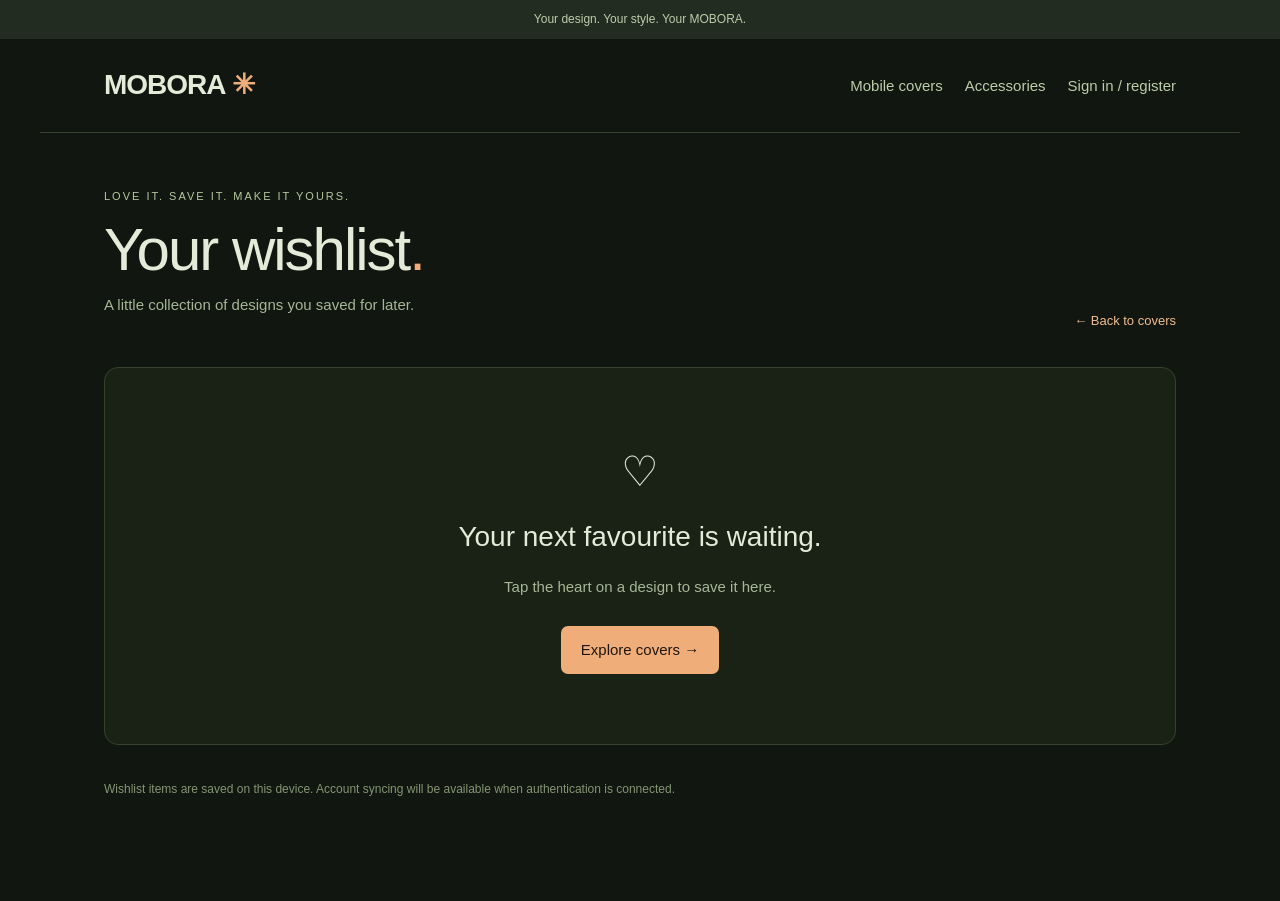
==== wishlist.html @ 8e245c3b "Serve a dedicated wishlist page on Vercel" ====
<!doctype html>
<html lang="en-IN">
<head>
  <meta charset="utf-8">
  <meta name="viewport" content="width=device-width,initial-scale=1">
  <meta name="robots" content="noindex,nofollow">
  <title>Your Wishlist | MOBORA</title>
  <style>
    :root{color-scheme:dark;--bg:#111610;--panel:#1a2216;--line:#35412a;--text:#e4ecd9;--muted:#a6b697;--accent:#efad79;--green:#c7d8ad}
    *{box-sizing:border-box}body{margin:0;background:var(--bg);color:var(--text);font:15px/1.6 Arial,sans-serif}
    a{color:inherit;text-decoration:none}.announcement{text-align:center;padding:10px;background:#222c20;color:#bdccaa;font-size:12px}
    header{max-width:1200px;margin:auto;padding:24px 5%;display:flex;align-items:center;justify-content:space-between;border-bottom:1px solid var(--line)}
    .logo{font-size:28px;font-weight:800;letter-spacing:-1px}.logo span{color:var(--accent);margin-left:6px}.nav{display:flex;gap:22px;color:#bdccaa}.nav a:hover{text-decoration:underline}
    main{max-width:1200px;margin:auto;padding:55px 5% 90px}.eyebrow{letter-spacing:2px;font-size:11px;color:#b7c69e}.lead{color:var(--muted);max-width:600px;margin-top:5px}.title-row{display:flex;align-items:end;justify-content:space-between;gap:20px}.title-row h1{font-size:clamp(36px,5vw,60px);font-weight:400;line-height:1.05;letter-spacing:-2px;margin:12px 0}
    .back{color:#efbd91;font-size:13px}.grid{display:grid;grid-template-columns:repeat(4,minmax(0,1fr));gap:20px;margin-top:35px}.card{background:var(--panel);border:1px solid var(--line);border-radius:14px;overflow:hidden}.art{height:330px;background:#f4ebbe;display:grid;place-items:center;padding:18px;position:relative}.art img{width:100%;height:100%;object-fit:contain;border-radius:9px}.remove{position:absolute;right:12px;top:12px;width:36px;height:36px;border-radius:50%;border:1px solid #d6dcc9;background:#fff;color:#543c28;cursor:pointer;font-size:20px}.body{padding:17px}.type{font-size:11px;color:#bdcba9;letter-spacing:1.2px}.name{font-size:17px;margin:8px 0 2px}.meta{font-size:12px;color:var(--muted)}.price{font-size:20px;color:#f1c28f;margin-top:14px}.empty{border:1px solid var(--line);border-radius:14px;background:var(--panel);padding:70px 25px;text-align:center;margin-top:35px}.empty h2{font-weight:400;font-size:28px;margin:10px}.empty p{color:var(--muted)}.button{display:inline-block;background:var(--accent);color:#21170f;border-radius:7px;padding:12px 20px;margin-top:12px}.note{color:#849573;font-size:12px;margin-top:35px}
    @media(max-width:800px){.grid{grid-template-columns:repeat(2,minmax(0,1fr))}.art{height:280px}.nav{gap:12px;font-size:13px}}@media(max-width:520px){header{padding:18px 5%}.logo{font-size:23px}.nav a:not(:last-child){display:none}.grid{grid-template-columns:1fr}.art{height:360px}.title-row{display:block}}
  </style>
</head>
<body>
  <div class="announcement">Your design. Your style. Your MOBORA.</div>
  <header><a class="logo" href="/">MOBORA<span>✳</span></a><nav class="nav"><a href="/mobile-cover">Mobile covers</a><a href="/accessories">Accessories</a><a href="/account">Sign in / register</a></nav></header>
  <main>
    <div class="title-row"><div><div class="eyebrow">LOVE IT. SAVE IT. MAKE IT YOURS.</div><h1>Your wishlist<span style="color:var(--accent)">.</span></h1><p class="lead">A little collection of designs you saved for later.</p></div><a class="back" href="/mobile-cover">← Back to covers</a></div>
    <section id="content" aria-live="polite"></section><p class="note">Wishlist items are saved on this device. Account syncing will be available when authentication is connected.</p>
  </main>
  <script>
    const fallback=[
      {id:'mobora-celestial-ink',name:'Celestial Ink',model:'iPhone 6S',image:'/covers/mobora-iphone-6s/celestial-ink.avif'},
      {id:'mobora-peach-bloom',name:'Peach Bloom',model:'iPhone 6S',image:'/covers/mobora-iphone-6s/peach-bloom.avif'},
      {id:'mobora-ocean-mosaic',name:'Ocean Mosaic',model:'iPhone 6S',image:'/covers/mobora-iphone-6s/ocean-mosaic.avif'},
      {id:'mobora-citrus-lines',name:'Citrus Lines',model:'iPhone 6S',image:'/covers/mobora-iphone-6s/citrus-lines.avif'},
      {id:'mobora-wild-meadow',name:'Wild Meadow',model:'iPhone 6S',image:'/covers/mobora-iphone-6s/wild-meadow.avif'},
      {id:'mobora-noir-geometry',name:'Noir Geometry',model:'iPhone 6S',image:'/covers/mobora-iphone-6s/noir-geometry.avif'},
      {id:'mobora-lavender-orbit',name:'Lavender Orbit',model:'iPhone 6S',image:'/covers/mobora-iphone-6s/lavender-orbit.avif'}
    ];
    let products=fallback;
    const read=()=>{try{const ids=JSON.parse(localStorage.getItem('mobora-wishlist')||'[]');return Array.isArray(ids)?ids.filter(x=>typeof x==='string'):[]}catch{return[]}};
    const save=ids=>localStorage.setItem('mobora-wishlist',JSON.stringify([...new Set(ids)]));
    function render(){const ids=read(),items=ids.map(id=>products.find(p=>p.id===id)||{id,name:'Saved design',model:'Phone model',image:''});const root=document.getElementById('content');if(!items.length){root.innerHTML='<div class="empty"><div style="font-size:42px">♡</div><h2>Your next favourite is waiting.</h2><p>Tap the heart on a design to save it here.</p><a class="button" href="/mobile-cover">Explore covers →</a></div>';return}const grid=document.createElement('div');grid.className='grid';items.forEach(item=>{const card=document.createElement('article');card.className='card';const art=document.createElement('div');art.className='art';if(item.image){const img=document.createElement('img');img.src=item.image;img.alt=item.name+' '+item.model+' back cover';art.appendChild(img)}const remove=document.createElement('button');remove.className='remove';remove.type='button';remove.title='Remove from wishlist';remove.textContent='×';remove.onclick=()=>{save(read().filter(id=>id!==item.id));render()};art.appendChild(remove);const body=document.createElement('div');body.className='body';body.innerHTML='<div class="type">SAVED DESIGN</div>';const name=document.createElement('div');name.className='name';name.textContent=item.name+' '+item.model+' Back Cover';body.appendChild(name);const meta=document.createElement('div');meta.className='meta';meta.textContent=item.model+' · Qty 1';body.appendChild(meta);const price=document.createElement('div');price.className='price';price.textContent='₹199';body.appendChild(price);card.append(art,body);grid.appendChild(card)});root.replaceChildren(grid)}
    fetch('/catalog/iphone-6s-extra.json').then(r=>r.ok?r.json():[]).then(data=>{if(Array.isArray(data)&&data.length)products=data;render()}).catch(render);render();
  </script>
</body>
</html>
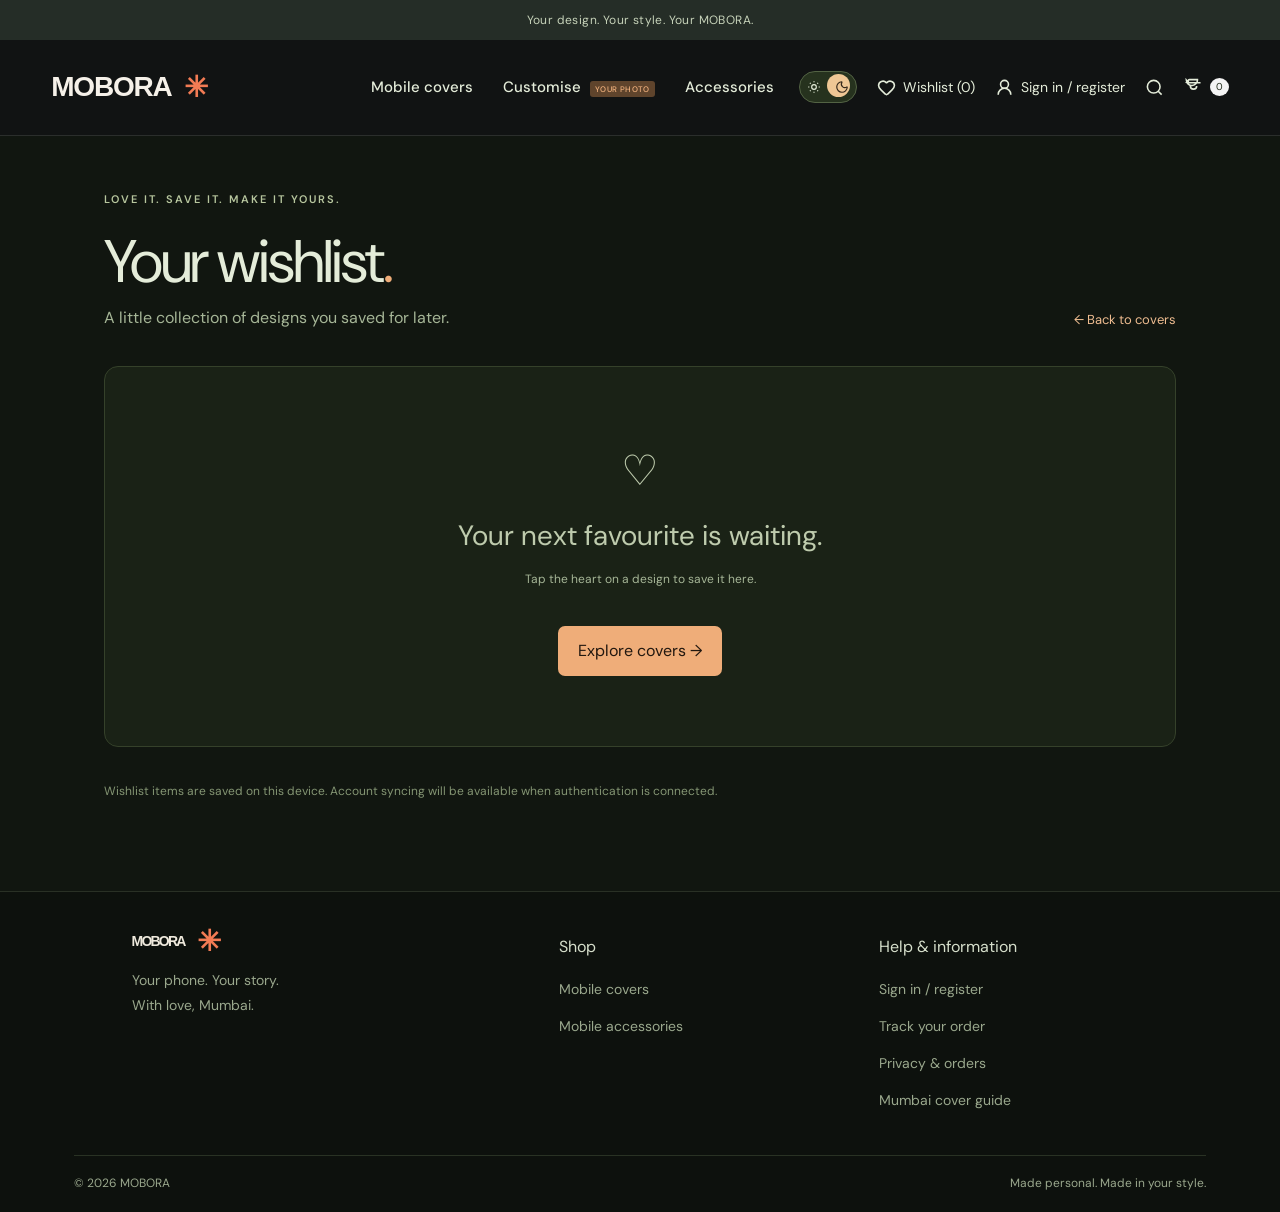
==== commit b662f4c4: "Use shared Mobora shell on accessories and wishlist" ====
--- a/wishlist.html
+++ b/wishlist.html
@@ -5,6 +5,10 @@
   <meta name="viewport" content="width=device-width,initial-scale=1">
   <meta name="robots" content="noindex,nofollow">
   <title>Your Wishlist | MOBORA</title>
+  <link rel="stylesheet" href="/_next/static/css/index.CSG6uvAd.css">
+  <link rel="preconnect" href="https://fonts.googleapis.com">
+  <link rel="preconnect" href="https://fonts.gstatic.com" crossorigin>
+  <link href="https://fonts.googleapis.com/css2?family=DM+Sans:wght@400;500;600;700&display=swap" rel="stylesheet">
   <style>
     :root{color-scheme:dark;--bg:#111610;--panel:#1a2216;--line:#35412a;--text:#e4ecd9;--muted:#a6b697;--accent:#efad79;--green:#c7d8ad}
     *{box-sizing:border-box}body{margin:0;background:var(--bg);color:var(--text);font:15px/1.6 Arial,sans-serif}
@@ -13,16 +17,28 @@
     .logo{font-size:28px;font-weight:800;letter-spacing:-1px}.logo span{color:var(--accent);margin-left:6px}.nav{display:flex;gap:22px;color:#bdccaa}.nav a:hover{text-decoration:underline}
     main{max-width:1200px;margin:auto;padding:55px 5% 90px}.eyebrow{letter-spacing:2px;font-size:11px;color:#b7c69e}.lead{color:var(--muted);max-width:600px;margin-top:5px}.title-row{display:flex;align-items:end;justify-content:space-between;gap:20px}.title-row h1{font-size:clamp(36px,5vw,60px);font-weight:400;line-height:1.05;letter-spacing:-2px;margin:12px 0}
     .back{color:#efbd91;font-size:13px}.grid{display:grid;grid-template-columns:repeat(4,minmax(0,1fr));gap:20px;margin-top:35px}.card{background:var(--panel);border:1px solid var(--line);border-radius:14px;overflow:hidden}.art{height:330px;background:#f4ebbe;display:grid;place-items:center;padding:18px;position:relative}.art img{width:100%;height:100%;object-fit:contain;border-radius:9px}.remove{position:absolute;right:12px;top:12px;width:36px;height:36px;border-radius:50%;border:1px solid #d6dcc9;background:#fff;color:#543c28;cursor:pointer;font-size:20px}.body{padding:17px}.type{font-size:11px;color:#bdcba9;letter-spacing:1.2px}.name{font-size:17px;margin:8px 0 2px}.meta{font-size:12px;color:var(--muted)}.price{font-size:20px;color:#f1c28f;margin-top:14px}.empty{border:1px solid var(--line);border-radius:14px;background:var(--panel);padding:70px 25px;text-align:center;margin-top:35px}.empty h2{font-weight:400;font-size:28px;margin:10px}.empty p{color:var(--muted)}.button{display:inline-block;background:var(--accent);color:#21170f;border-radius:7px;padding:12px 20px;margin-top:12px}.note{color:#849573;font-size:12px;margin-top:35px}
+    .clean-store{min-height:100vh;background:var(--bg);color:var(--text)}
+    .clean-header{max-width:1440px;min-height:85px;margin:auto;padding:21px 5%;gap:30px;border-bottom:1px solid #f0f0f01c;display:flex;align-items:center}
+    .clean-header .logo{font-size:28px;letter-spacing:-1.2px;margin-right:auto}.clean-header nav{display:flex;align-items:center;gap:30px;font-size:12px}.clean-header nav a,.clean-header nav button{color:var(--text);background:none;border:0;padding:0}.clean-header .header-actions{display:flex;align-items:center;gap:20px}.clean-header .header-actions>a,.clean-header .header-actions>button{border:0;background:transparent;color:var(--text);min-height:32px;padding:0;display:inline-flex;align-items:center;gap:7px}.clean-header .header-actions svg{width:19px;height:19px;display:block}.clean-header .theme-toggle{width:58px;height:30px;padding:0 7px!important;border:1px solid #536344!important;background:#26321e!important;border-radius:999px!important;justify-content:space-between;position:relative}.clean-header .theme-toggle-thumb{width:23px;height:23px;border-radius:50%;background:#efc795;display:block;position:absolute;right:3px;top:2px}.clean-header .theme-toggle svg{position:relative;z-index:1;width:14px;height:14px}.clean-header .bag-button span{background:#f4f4f4;color:#26301f;border-radius:50%;font-size:10px;min-width:18px;height:18px;display:inline-flex;align-items:center;justify-content:center}.clean-header .nav-label{background:#5f442c;color:#f2b27e;border-radius:3px;font-size:8px;padding:3px 5px;letter-spacing:.4px}.clean-footer{max-width:1440px;margin:auto}.clean-footer .logo{font-size:24px}.clean-footer-inner{padding-left:5%;padding-right:5%}
+    @media(max-width:900px){.clean-header .header-actions{gap:13px}.clean-header .header-actions>a span{display:none}}
+    @media(max-width:700px){.clean-header{padding:18px 5%;min-height:110px;flex-wrap:wrap}.clean-header .logo{width:auto;margin-right:auto}.clean-header nav{order:3;width:100%;justify-content:flex-start;gap:22px}.clean-header .header-actions{position:static}}
     @media(max-width:800px){.grid{grid-template-columns:repeat(2,minmax(0,1fr))}.art{height:280px}.nav{gap:12px;font-size:13px}}@media(max-width:520px){header{padding:18px 5%}.logo{font-size:23px}.nav a:not(:last-child){display:none}.grid{grid-template-columns:1fr}.art{height:360px}.title-row{display:block}}
   </style>
 </head>
 <body>
+<div class="clean-store">
   <div class="announcement">Your design. Your style. Your MOBORA.</div>
-  <header><a class="logo" href="/">MOBORA<span>✳</span></a><nav class="nav"><a href="/mobile-cover">Mobile covers</a><a href="/accessories">Accessories</a><a href="/account">Sign in / register</a></nav></header>
+  <header class="clean-header">
+    <a class="logo" href="/" aria-label="MOBORA home">MOBORA<span>✳</span></a>
+    <nav aria-label="Main navigation"><a href="/mobile-cover">Mobile covers</a><button type="button" id="customiseButton">Customise <span class="nav-label">YOUR PHOTO</span></button><a href="/accessories">Accessories</a></nav>
+    <div class="header-actions"><button class="theme-toggle" id="themeToggle" type="button" role="switch" aria-label="Dark theme" aria-checked="true" title="Switch theme"><span class="theme-toggle-thumb"></span><svg viewBox="0 0 24 24" fill="none" stroke="currentColor" stroke-width="2" aria-hidden="true"><circle cx="12" cy="12" r="4"></circle><path d="M12 2v2M12 20v2M4.93 4.93l1.41 1.41M17.66 17.66l1.41 1.41M2 12h2M20 12h2M6.34 17.66l-1.41 1.41M19.07 4.93l-1.41 1.41"></path></svg><svg viewBox="0 0 24 24" fill="none" stroke="currentColor" stroke-width="2" aria-hidden="true"><path d="M20.985 12.486a9 9 0 1 1-9.473-9.472c.405-.022.617.46.402.803a6 6 0 0 0 8.268 8.268c.344-.215.825-.004.803.401"></path></svg></button><a class="wishlist-link" href="/wishlist" aria-label="Wishlist"><svg viewBox="0 0 24 24" fill="none" stroke="currentColor" stroke-width="2" aria-hidden="true"><path d="M2 9.5a5.5 5.5 0 0 1 9.591-3.676.56.56 0 0 0 .818 0A5.49 5.49 0 0 1 22 9.5c0 2.29-1.5 4-3 5.5l-5.492 5.313a2 2 0 0 1-3 .019L5 15c-1.5-1.5-3-3.2-3-5.5"></path></svg><span>Wishlist</span></a><a class="account-link" href="/account" aria-label="Sign in / register"><svg viewBox="0 0 24 24" fill="none" stroke="currentColor" stroke-width="2" aria-hidden="true"><circle cx="12" cy="8" r="5"></circle><path d="M20 21a8 8 0 0 0-16 0"></path></svg><span>Sign in / register</span></a><button type="button" id="searchToggle" aria-label="Search products"><svg viewBox="0 0 24 24" fill="none" stroke="currentColor" stroke-width="2" aria-hidden="true"><path d="m21 21-4.34-4.34"></path><circle cx="11" cy="11" r="8"></circle></svg></button><button class="bag-button" type="button" id="bagButton" aria-label="Open bag, 0 items"><svg viewBox="0 0 24 24" fill="none" stroke="currentColor" stroke-width="2" aria-hidden="true"><path d="M16 10a4 4 0 0 1-8 0M3.103 6.034h17.794M3.4 5.467a2 2 0 0 0 2-2V6.667a2 2 0 0 0-.4-1.2l-2-2.667A2 2 0 0 0 17 2H7a2 2 0 0 0-1.6.8z"></path></svg><span id="bagCount">0</span></button></div>
+  </header>
   <main>
     <div class="title-row"><div><div class="eyebrow">LOVE IT. SAVE IT. MAKE IT YOURS.</div><h1>Your wishlist<span style="color:var(--accent)">.</span></h1><p class="lead">A little collection of designs you saved for later.</p></div><a class="back" href="/mobile-cover">← Back to covers</a></div>
     <section id="content" aria-live="polite"></section><p class="note">Wishlist items are saved on this device. Account syncing will be available when authentication is connected.</p>
   </main>
+  <footer class="clean-footer"><div class="clean-footer-inner"><div><a class="logo" href="/">MOBORA<span>✳</span></a><p>Your phone. Your story.<br>With love, Mumbai.</p></div><div><h3>Shop</h3><a href="/mobile-cover">Mobile covers</a><a href="/accessories">Mobile accessories</a></div><div><h3>Help &amp; information</h3><a href="/account">Sign in / register</a><a href="/orders">Track your order</a><a href="/privacy">Privacy &amp; orders</a><a href="/custom-phone-covers-mumbai">Mumbai cover guide</a></div></div><div class="clean-footer-bottom"><span>© 2026 MOBORA</span><span>Made personal. Made in your style.</span></div></footer>
+</div>
   <script>
     const fallback=[
       {id:'mobora-celestial-ink',name:'Celestial Ink',model:'iPhone 6S',image:'/covers/mobora-iphone-6s/celestial-ink.avif'},
@@ -38,6 +54,11 @@
     const save=ids=>localStorage.setItem('mobora-wishlist',JSON.stringify([...new Set(ids)]));
     function render(){const ids=read(),items=ids.map(id=>products.find(p=>p.id===id)||{id,name:'Saved design',model:'Phone model',image:''});const root=document.getElementById('content');if(!items.length){root.innerHTML='<div class="empty"><div style="font-size:42px">♡</div><h2>Your next favourite is waiting.</h2><p>Tap the heart on a design to save it here.</p><a class="button" href="/mobile-cover">Explore covers →</a></div>';return}const grid=document.createElement('div');grid.className='grid';items.forEach(item=>{const card=document.createElement('article');card.className='card';const art=document.createElement('div');art.className='art';if(item.image){const img=document.createElement('img');img.src=item.image;img.alt=item.name+' '+item.model+' back cover';art.appendChild(img)}const remove=document.createElement('button');remove.className='remove';remove.type='button';remove.title='Remove from wishlist';remove.textContent='×';remove.onclick=()=>{save(read().filter(id=>id!==item.id));render()};art.appendChild(remove);const body=document.createElement('div');body.className='body';body.innerHTML='<div class="type">SAVED DESIGN</div>';const name=document.createElement('div');name.className='name';name.textContent=item.name+' '+item.model+' Back Cover';body.appendChild(name);const meta=document.createElement('div');meta.className='meta';meta.textContent=item.model+' · Qty 1';body.appendChild(meta);const price=document.createElement('div');price.className='price';price.textContent='₹199';body.appendChild(price);card.append(art,body);grid.appendChild(card)});root.replaceChildren(grid)}
     fetch('/catalog/iphone-6s-extra.json').then(r=>r.ok?r.json():[]).then(data=>{if(Array.isArray(data)&&data.length)products=data;render()}).catch(render);render();
+    document.querySelector('.wishlist-link span').textContent='Wishlist ('+read().length+')';
+    document.getElementById('customiseButton').onclick=()=>location.href='/mobile-cover';
+    document.getElementById('bagButton').onclick=()=>location.href='/checkout';
+    document.getElementById('searchToggle').onclick=()=>document.querySelector('.back').scrollIntoView({behavior:'smooth',block:'center'});
+    const theme=document.getElementById('themeToggle'); const savedTheme=localStorage.getItem('mobora-theme')||'dark'; document.documentElement.setAttribute('data-theme',savedTheme); theme.setAttribute('aria-checked',savedTheme==='dark'?'true':'false'); theme.onclick=()=>{const next=document.documentElement.getAttribute('data-theme')==='dark'?'light':'dark';document.documentElement.setAttribute('data-theme',next);localStorage.setItem('mobora-theme',next);theme.setAttribute('aria-checked',next==='dark'?'true':'false')};
   </script>
 </body>
 </html>
